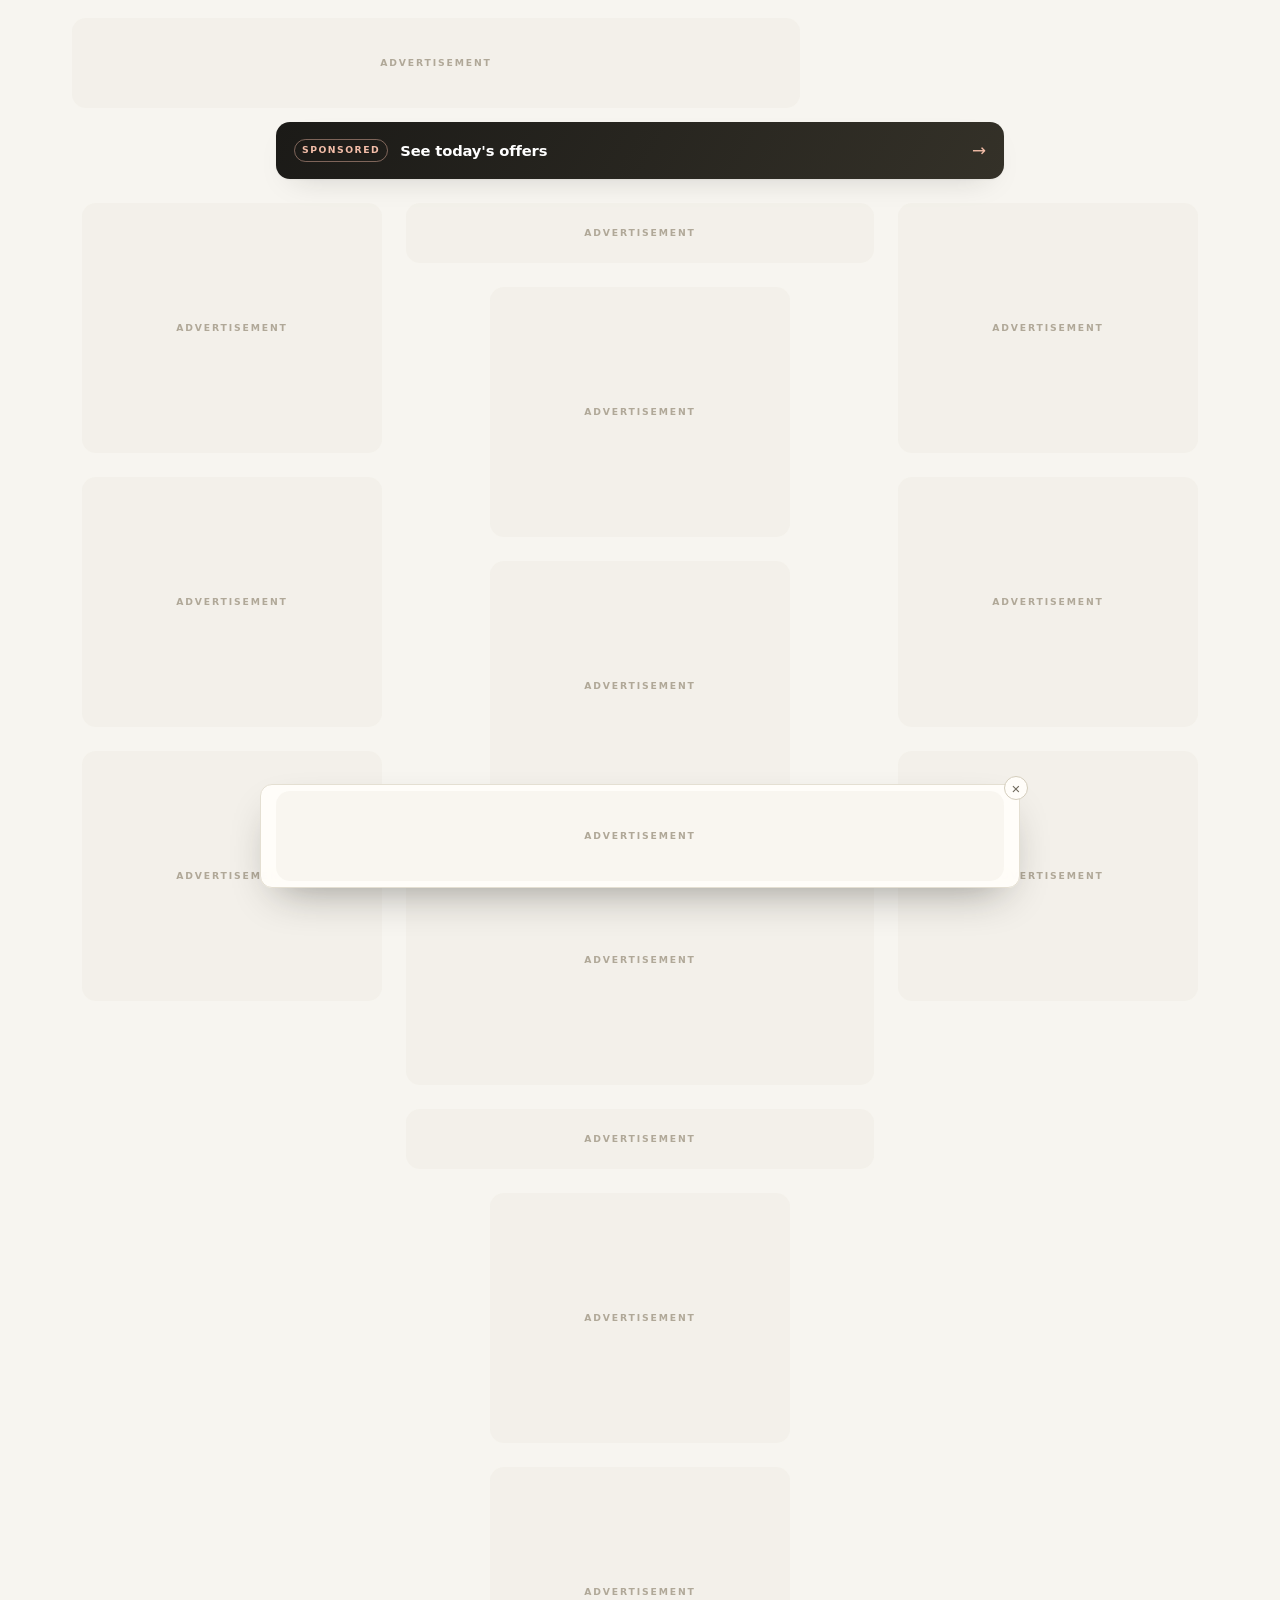
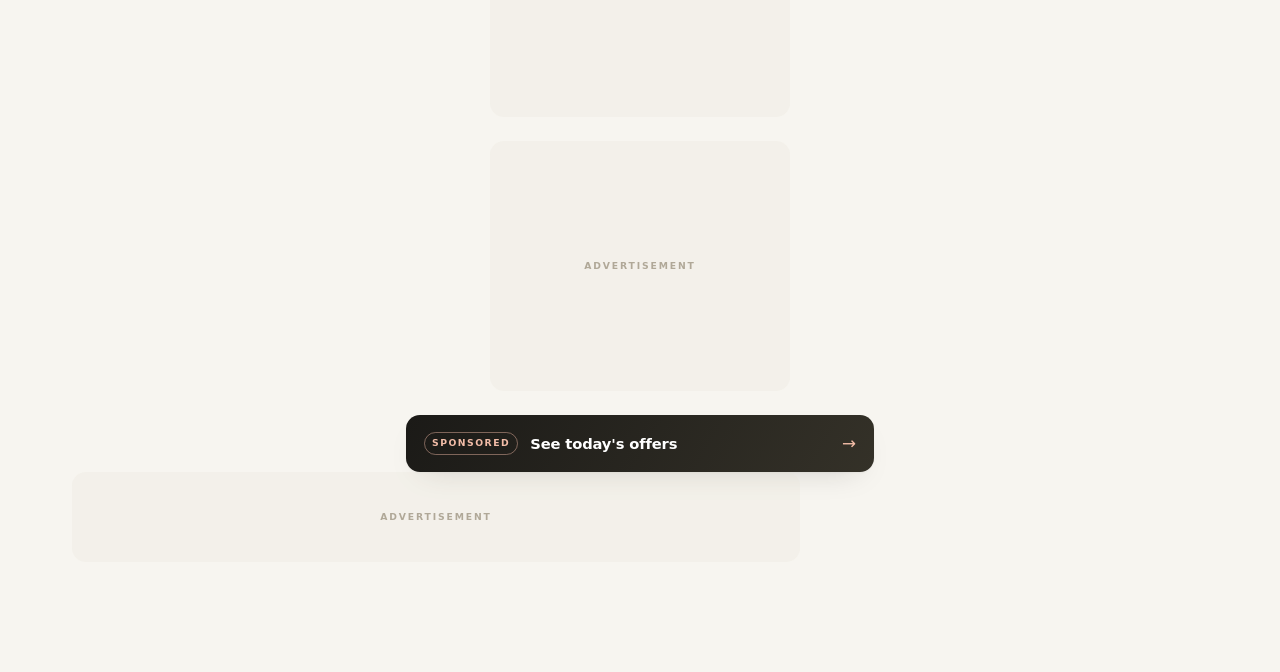
==== index.html @ 5ccb4182 "Add Google Tag Manager GTM-TJDZJH2M to index and privacy pages" ====
<!doctype html>
<html lang="en">
<head>
  <meta charset="utf-8">
  <meta name="viewport" content="width=device-width, initial-scale=1">
  <!-- Google Tag Manager -->
  <script async src="https://www.googletagmanager.com/gtm.js?id=GTM-TJDZJH2M"></script>
  <script>
    window.dataLayer = window.dataLayer || [];
    function gtag(){dataLayer.push(arguments);}
    gtag('js', new Date());
  </script>
  <!-- End Google Tag Manager -->
  <title>TechSarthi — Sponsored Page</title>
  <meta name="description" content="Sponsored page.">
  <meta name="theme-color" content="#f7f5f0">
  <meta name="robots" content="noindex, nofollow">
  <link rel="preconnect" href="https://www.highrevenueformat.com" crossorigin>
  <link rel="preconnect" href="https://pl32225311.profitableratecpmnetwork.com" crossorigin>
  <link rel="dns-prefetch" href="//pl32225309.profitableratecpmnetwork.com">
  <link rel="dns-prefetch" href="//pl32225310.profitableratecpmnetwork.com">
  <link rel="stylesheet" href="styles.css">
</head>
<body>

  <main class="wrap ad-page">

    <!-- TOP LEADERBOARD -->
    <aside class="ad-slot top-slot" data-slot="top-banner" data-size="leaderboard" aria-label="Advertisement"></aside>

    <!-- TOP SPONSORED LINK (smartlink) -->
    <a class="sponsor-link sponsor-link-top" href="https://www.profitableratecpmnetwork.com/ikcvyxdfz?key=cd6c0977b52d857c9da92617450fc185" target="_blank" rel="sponsored noopener nofollow">
      <span class="sponsor-tag">Sponsored</span>
      <strong>See today's offers</strong>
      <span class="sponsor-arrow">→</span>
    </a>

    <div class="ad-wall">

      <!-- ================= LEFT RAIL ================= -->
      <div class="rail rail-left">
        <div class="ad-slot" data-slot="left-1" data-size="rectangle" aria-label="Advertisement"></div>
        <div class="ad-slot" data-slot="left-2" data-size="rectangle" aria-label="Advertisement"></div>
        <div class="ad-slot" data-slot="left-3" data-size="rectangle" aria-label="Advertisement"></div>
      </div>

      <!-- ================= CENTER COLUMN ================= -->
      <div class="center">
        <div class="ad-slot" data-slot="center-1" data-size="wide" aria-label="Advertisement"></div>
        <div class="ad-slot" data-slot="center-2" data-size="rectangle" aria-label="Advertisement"></div>
        <div class="ad-slot" data-slot="center-3" data-size="rectangle" aria-label="Advertisement"></div>
        <div class="ad-slot" data-slot="center-4" data-size="native" aria-label="Advertisement"></div>
        <div class="ad-slot" data-slot="center-5" data-size="wide" aria-label="Advertisement"></div>
        <div class="ad-slot" data-slot="center-6" data-size="rectangle" aria-label="Advertisement"></div>
        <div class="ad-slot" data-slot="center-7" data-size="rectangle" aria-label="Advertisement"></div>
        <div class="ad-slot" data-slot="center-8" data-size="rectangle" aria-label="Advertisement"></div>
        <a class="sponsor-link" href="https://www.profitableratecpmnetwork.com/ikcvyxdfz?key=cd6c0977b52d857c9da92617450fc185" target="_blank" rel="sponsored noopener nofollow">
          <span class="sponsor-tag">Sponsored</span>
          <strong>See today's offers</strong>
          <span class="sponsor-arrow">→</span>
        </a>
      </div>

      <!-- ================= RIGHT RAIL ================= -->
      <div class="rail rail-right">
        <div class="ad-slot" data-slot="right-1" data-size="rectangle" aria-label="Advertisement"></div>
        <div class="ad-slot" data-slot="right-2" data-size="rectangle" aria-label="Advertisement"></div>
        <div class="ad-slot" data-slot="right-3" data-size="rectangle" aria-label="Advertisement"></div>
      </div>

    </div>

    <!-- BOTTOM LEADERBOARD -->
    <aside class="ad-slot bottom-slot" data-slot="bottom-banner" data-size="leaderboard" aria-label="Advertisement"></aside>

  </main>

  <!-- ================= STICKY ANCHOR AD ================= -->
  <div class="anchor-ad" id="anchor-ad" hidden>
    <button class="anchor-close" id="anchor-close" type="button" aria-label="Close advertisement">×</button>
    <aside class="ad-slot ad-slot-anchor" data-slot="anchor" data-size="anchor" aria-label="Advertisement"></aside>
  </div>

  <!-- ================= HIDDEN / SCRIPT-ONLY SLOTS ================= -->
  <!-- Vignette / interstitial: the network code builds its own overlay -->
  <div class="ad-slot ad-slot-hidden" data-slot="vignette" data-size="vignette" aria-hidden="true"></div>

  <!-- Popunder / pop ads -->
  <div class="ad-slot ad-slot-hidden" data-slot="pop" data-size="script" aria-hidden="true"></div>

  <!-- Social bar -->
  <div class="ad-slot ad-slot-hidden" data-slot="social-bar" data-size="script" aria-hidden="true"></div>

  <!-- Any other script-only network -->
  <div class="ad-slot ad-slot-hidden" data-slot="global-scripts" data-size="script" aria-hidden="true"></div>

  <script src="ads.js"></script>
  <script src="app.js"></script>
</body>
</html>
---- styles.css ----
/* ===========================================================
   TechSarthi — ad-only page styles
   =========================================================== */

:root {
  --bg: #f7f5f0;
  --surface: #fffdf9;
  --ink: #1b1a17;
  --ink-soft: #37342d;
  --muted: #6d675a;
  --line: #e4dfd2;
  --line-strong: #d3ccbb;
  --accent: #b3401f;
  --accent-soft: #f8e8e0;
  --dark: #171613;
  --radius: 14px;
  --max: 1180px;
  --shadow: 0 1px 2px rgba(27, 26, 23, .04), 0 12px 32px -18px rgba(27, 26, 23, .25);
}

* { box-sizing: border-box; }
[hidden] { display: none !important; }

html { -webkit-text-size-adjust: 100%; }

body {
  margin: 0;
  background: var(--bg);
  color: var(--ink);
  font-family: "Segoe UI", system-ui, -apple-system, sans-serif;
  font-size: 16px;
  line-height: 1.6;
  -webkit-font-smoothing: antialiased;
}

h1, h2, h3, p { margin: 0; }
a { color: inherit; }
img, iframe { max-width: 100%; }

.wrap {
  width: 100%;
  max-width: var(--max);
  margin: 0 auto;
  padding: 0 22px;
}

/* ===========================================================
   Header
   =========================================================== */

.site-header {
  position: sticky;
  top: 0;
  z-index: 40;
  background: rgba(247, 245, 240, .9);
  backdrop-filter: saturate(150%) blur(14px);
  -webkit-backdrop-filter: saturate(150%) blur(14px);
  border-bottom: 1px solid var(--line);
}

.header-inner {
  display: flex;
  align-items: center;
  justify-content: space-between;
  gap: 18px;
  height: 58px;
}

.brand {
  display: inline-flex;
  align-items: center;
  gap: 9px;
  text-decoration: none;
  min-width: 0;
}

.brand-mark {
  display: grid;
  place-items: center;
  width: 30px;
  height: 30px;
  border-radius: 9px;
  background: var(--ink);
  color: #fff;
  font-family: Georgia, serif;
  font-size: 1rem;
  font-weight: 700;
  flex-shrink: 0;
}

.brand-text {
  display: flex;
  flex-direction: column;
  font-weight: 700;
  font-size: .96rem;
  line-height: 1.15;
  letter-spacing: -.01em;
}

.brand-text small {
  font-weight: 500;
  font-size: .66rem;
  color: var(--muted);
  letter-spacing: 0;
}

.header-right {
  display: flex;
  align-items: center;
  gap: 12px;
}

.badge {
  display: inline-flex;
  align-items: center;
  gap: 6px;
  padding: 5px 10px;
  border-radius: 999px;
  background: var(--accent-soft);
  color: var(--accent);
  font-size: .7rem;
  font-weight: 700;
  letter-spacing: .05em;
  text-transform: uppercase;
  white-space: nowrap;
}

.badge::before {
  content: "";
  width: 6px;
  height: 6px;
  border-radius: 50%;
  background: var(--accent);
  animation: pulse 2s ease-in-out infinite;
}

@keyframes pulse {
  0%, 100% { opacity: 1; }
  50% { opacity: .35; }
}

.header-cta {
  text-decoration: none;
  font-size: .82rem;
  font-weight: 600;
  padding: 7px 14px;
  border: 1px solid var(--line-strong);
  border-radius: 999px;
  white-space: nowrap;
  transition: border-color .15s ease, color .15s ease;
}

.header-cta:hover { border-color: var(--ink); }

/* ===========================================================
   Ad page layout
   =========================================================== */

.ad-page {
  padding-top: 18px;
  padding-bottom: 110px;
}

.top-slot,
.bottom-slot {
  max-width: 728px;
  margin-left: auto;
  margin-right: auto;
}

.bottom-slot { margin-top: 26px; }

.ad-wall {
  display: grid;
  grid-template-columns: 300px minmax(0, 468px) 300px;
  gap: 24px;
  justify-content: center;
  align-items: start;
  margin-top: 24px;
}

.rail,
.center {
  display: grid;
  gap: 24px;
  min-width: 0;
}

.center {
  width: 100%;
  max-width: 468px;
  margin: 0 auto;
}

/* ===========================================================
   Ad slots
   =========================================================== */

.ad-slot {
  position: relative;
  display: block;
  width: 100%;
  min-height: 0;
  margin: 0;
  text-align: center;
  overflow: hidden;
  /* paint the space before the ad script answers, so the page never jumps */
  background: transparent;
}

.ad-slot > * { margin-left: auto; margin-right: auto; }

.ad-slot iframe,
.ad-slot img {
  max-width: 100%;
  border: 0;
}

.ad-slot iframe { max-width: none; }

/* Reserved height per format — stops the blank / collapsing page */
.ad-slot[data-size="leaderboard"] { min-height: 90px; }
.ad-slot[data-size="rectangle"]   { min-height: 250px; }
.ad-slot[data-size="wide"]        { min-height: 60px; }
.ad-slot[data-size="native"]      { min-height: 250px; }
.ad-slot[data-size="anchor"]      { min-height: 90px; }

/* the loader zeroes this when it scales a banner down on small screens */
.ad-slot.ad-scaled { min-height: 0 !important; }

/* ===========================================================
   Ad layers
   =========================================================== */

/* quiet placeholder behind the ad frame (visible only if the ad is blocked) */
.ad-fallback {
  position: absolute;
  top: 0;
  left: 50%;
  transform: translateX(-50%);
  z-index: 0;
  display: flex;
  align-items: center;
  justify-content: center;
  width: min(100%, 728px);
  height: 90px;
  border: 0;
  border-radius: var(--radius);
  background: rgba(228, 223, 210, .22);
  color: #b0a898;
  font-size: .58rem;
  font-weight: 700;
  letter-spacing: .2em;
  text-transform: uppercase;
  pointer-events: none;
  user-select: none;
}

.ad-slot[data-size="rectangle"] .ad-fallback { width: min(100%, 300px); height: 250px; }
.ad-slot[data-size="wide"]      .ad-fallback { width: min(100%, 468px); height: 60px; }
.ad-slot[data-size="native"]    .ad-fallback { width: 100%; height: 250px; }

/* When the network returns no ad, the box becomes a real sponsored ad button */
.ad-slot.ad-empty .ad-frame { display: none; }

.ad-slot.ad-empty .ad-fallback {
  z-index: 3;
  padding: 0;
  background: transparent;
  pointer-events: auto;
}

.fallback-cta {
  display: flex;
  align-items: center;
  justify-content: center;
  gap: 10px;
  width: 100%;
  height: 100%;
  padding: 10px 16px;
  border: 1px solid var(--line-strong);
  border-radius: var(--radius);
  background: var(--surface);
  color: var(--ink);
  text-decoration: none;
  font-size: .82rem;
  font-weight: 600;
  letter-spacing: -.01em;
  text-transform: none;
  box-shadow: 0 1px 2px rgba(27, 26, 23, .04);
  transition: transform .15s ease, box-shadow .15s ease, border-color .15s ease;
}

.fallback-cta:hover {
  transform: translateY(-1px);
  border-color: var(--accent);
  box-shadow: var(--shadow);
}

.fallback-tag {
  flex-shrink: 0;
  font-size: .54rem;
  font-weight: 700;
  letter-spacing: .16em;
  text-transform: uppercase;
  color: var(--accent);
  border: 1px solid rgba(179, 64, 31, .3);
  background: var(--accent-soft);
  padding: 2px 6px;
  border-radius: 999px;
}

.fallback-arrow {
  color: var(--accent);
  font-size: .95rem;
}

.ad-fallback-label { line-height: 1; }

.ad-frame {
  position: relative;
  z-index: 1;
  display: block;
  border: 0;
  background: transparent;
  transform-origin: top center;
}

.ad-slot-hidden {
  position: absolute;
  left: -9999px;
  top: 0;
  width: 1px;
  height: 1px;
  overflow: visible;
  margin: 0;
  padding: 0;
}

/* placeholder shown until a real ad code is added */
.ad-placeholder {
  display: flex;
  flex-direction: column;
  align-items: center;
  justify-content: center;
  gap: 5px;
  width: 100%;
  min-height: 100px;
  padding: 14px 12px;
  border: 1.5px dashed var(--line-strong);
  border-radius: var(--radius);
  background:
    repeating-linear-gradient(135deg, rgba(211, 204, 187, .13) 0 10px, transparent 10px 20px),
    rgba(255, 253, 249, .6);
  color: var(--muted);
}

.ad-placeholder-label {
  font-size: .64rem;
  font-weight: 700;
  letter-spacing: .18em;
  text-transform: uppercase;
  color: var(--accent);
}

.ad-placeholder-name {
  font-family: ui-monospace, "Cascadia Code", Consolas, monospace;
  font-size: .78rem;
  color: var(--ink-soft);
  word-break: break-word;
}

.ad-placeholder-hint {
  font-size: .68rem;
  color: var(--muted);
  line-height: 1.4;
}

.ad-slot[data-size="leaderboard"] .ad-placeholder { min-height: 100px; }
.ad-slot[data-size="billboard"] .ad-placeholder   { min-height: 250px; }
.ad-slot[data-size="native"] .ad-placeholder      { min-height: 100px; }
.ad-slot[data-size="rectangle"] .ad-placeholder   { min-height: 250px; }
.ad-slot[data-size="wide"] .ad-placeholder        { min-height: 60px; }
.ad-slot[data-size="skyscraper"] .ad-placeholder  { min-height: 600px; }
.ad-slot[data-size="sky-short"] .ad-placeholder   { min-height: 300px; }

/* rails are narrow: keep the placeholder clean */
.rail .ad-placeholder { padding: 12px 8px; }
.rail .ad-placeholder-hint { display: none; }
.rail .ad-placeholder-name { font-size: .68rem; }

/* ===========================================================
   Smartlink / sponsored CTA
   =========================================================== */

.sponsor-link {
  display: flex;
  align-items: center;
  gap: 12px;
  padding: 15px 18px;
  border-radius: var(--radius);
  background: linear-gradient(120deg, #1b1a17 0%, #343128 100%);
  color: #fff;
  text-decoration: none;
  box-shadow: var(--shadow);
  transition: transform .15s ease;
}

.sponsor-link:hover { transform: translateY(-1px); }

.sponsor-link-top {
  max-width: 728px;
  margin: 14px auto 0;
}

.sponsor-tag {
  flex-shrink: 0;
  font-size: .58rem;
  font-weight: 700;
  letter-spacing: .16em;
  text-transform: uppercase;
  color: #f3bda8;
  border: 1px solid rgba(243, 189, 168, .45);
  padding: 3px 7px;
  border-radius: 999px;
}

.sponsor-link strong {
  font-size: .92rem;
  font-weight: 600;
  letter-spacing: -.01em;
  margin-right: auto;
}

.sponsor-arrow {
  font-size: 1.05rem;
  color: #f3bda8;
  transition: transform .15s ease;
}

.sponsor-link:hover .sponsor-arrow { transform: translateX(3px); }

/* ===========================================================
   Sticky anchor ad
   =========================================================== */

.anchor-ad {
  position: fixed;
  left: 50%;
  bottom: 12px;
  transform: translateX(-50%);
  z-index: 60;
  width: min(760px, calc(100vw - 24px));
  padding: 6px;
  background: rgba(255, 253, 249, .97);
  border: 1px solid var(--line);
  border-radius: 12px;
  box-shadow: 0 18px 44px -18px rgba(27, 26, 23, .45);
  backdrop-filter: blur(8px);
}

.anchor-close {
  position: absolute;
  top: -9px;
  right: -9px;
  width: 24px;
  height: 24px;
  border: 1px solid var(--line-strong);
  border-radius: 50%;
  background: var(--surface);
  color: var(--muted);
  font-size: 15px;
  line-height: 1;
  cursor: pointer;
  display: grid;
  place-items: center;
  z-index: 2;
}

.anchor-close:hover { color: var(--ink); border-color: var(--ink); }

.anchor-ad .ad-placeholder { min-height: 52px; padding: 8px; }
.anchor-ad .ad-placeholder-hint { display: none; }

/* ===========================================================
   Footer (used by privacy.html)
   =========================================================== */

.site-footer {
  background: var(--dark);
  color: #cfc9bc;
  padding: 42px 0 32px;
}

.footer-grid {
  display: grid;
  grid-template-columns: 1.4fr 1fr 1.2fr;
  gap: 34px;
  align-items: start;
}

.brand-light .brand-mark { background: #f7f5f0; color: var(--dark); }
.brand-light .brand-text { color: #f7f5f0; }
.brand-light .brand-text small { color: #9d9789; }

.footer-note {
  margin: 16px 0 0;
  font-size: .86rem;
  color: #9d9789;
  max-width: 34ch;
}

.footer-links {
  display: grid;
  gap: 10px;
  font-size: .9rem;
}

.footer-links a {
  text-decoration: none;
  color: #cfc9bc;
}

.footer-links a:hover { color: #fff; }

.footer-legal {
  font-size: .8rem;
  color: #8f897c;
}

/* ===========================================================
   Responsive
   =========================================================== */

@media (max-width: 1160px) {
  .ad-wall {
    grid-template-columns: 1fr;
    gap: 18px;
  }

  .center { order: 1; }
  .rail-left { order: 2; }
  .rail-right { order: 3; }

  .rail {
    grid-template-columns: 1fr 1fr;
    gap: 18px;
  }

  .ad-page { padding-top: 16px; }
  .ad-wall { margin-top: 18px; }
}

@media (max-width: 640px) {
  .wrap { padding: 0 14px; }

  .rail { grid-template-columns: 1fr; }

  .anchor-ad { bottom: 8px; padding: 5px; }

  .footer-grid { grid-template-columns: 1fr; gap: 24px; }
}

@media (prefers-reduced-motion: reduce) {
  *, *::before, *::after {
    animation-duration: .001ms !important;
    animation-iteration-count: 1 !important;
    transition-duration: .001ms !important;
  }
}
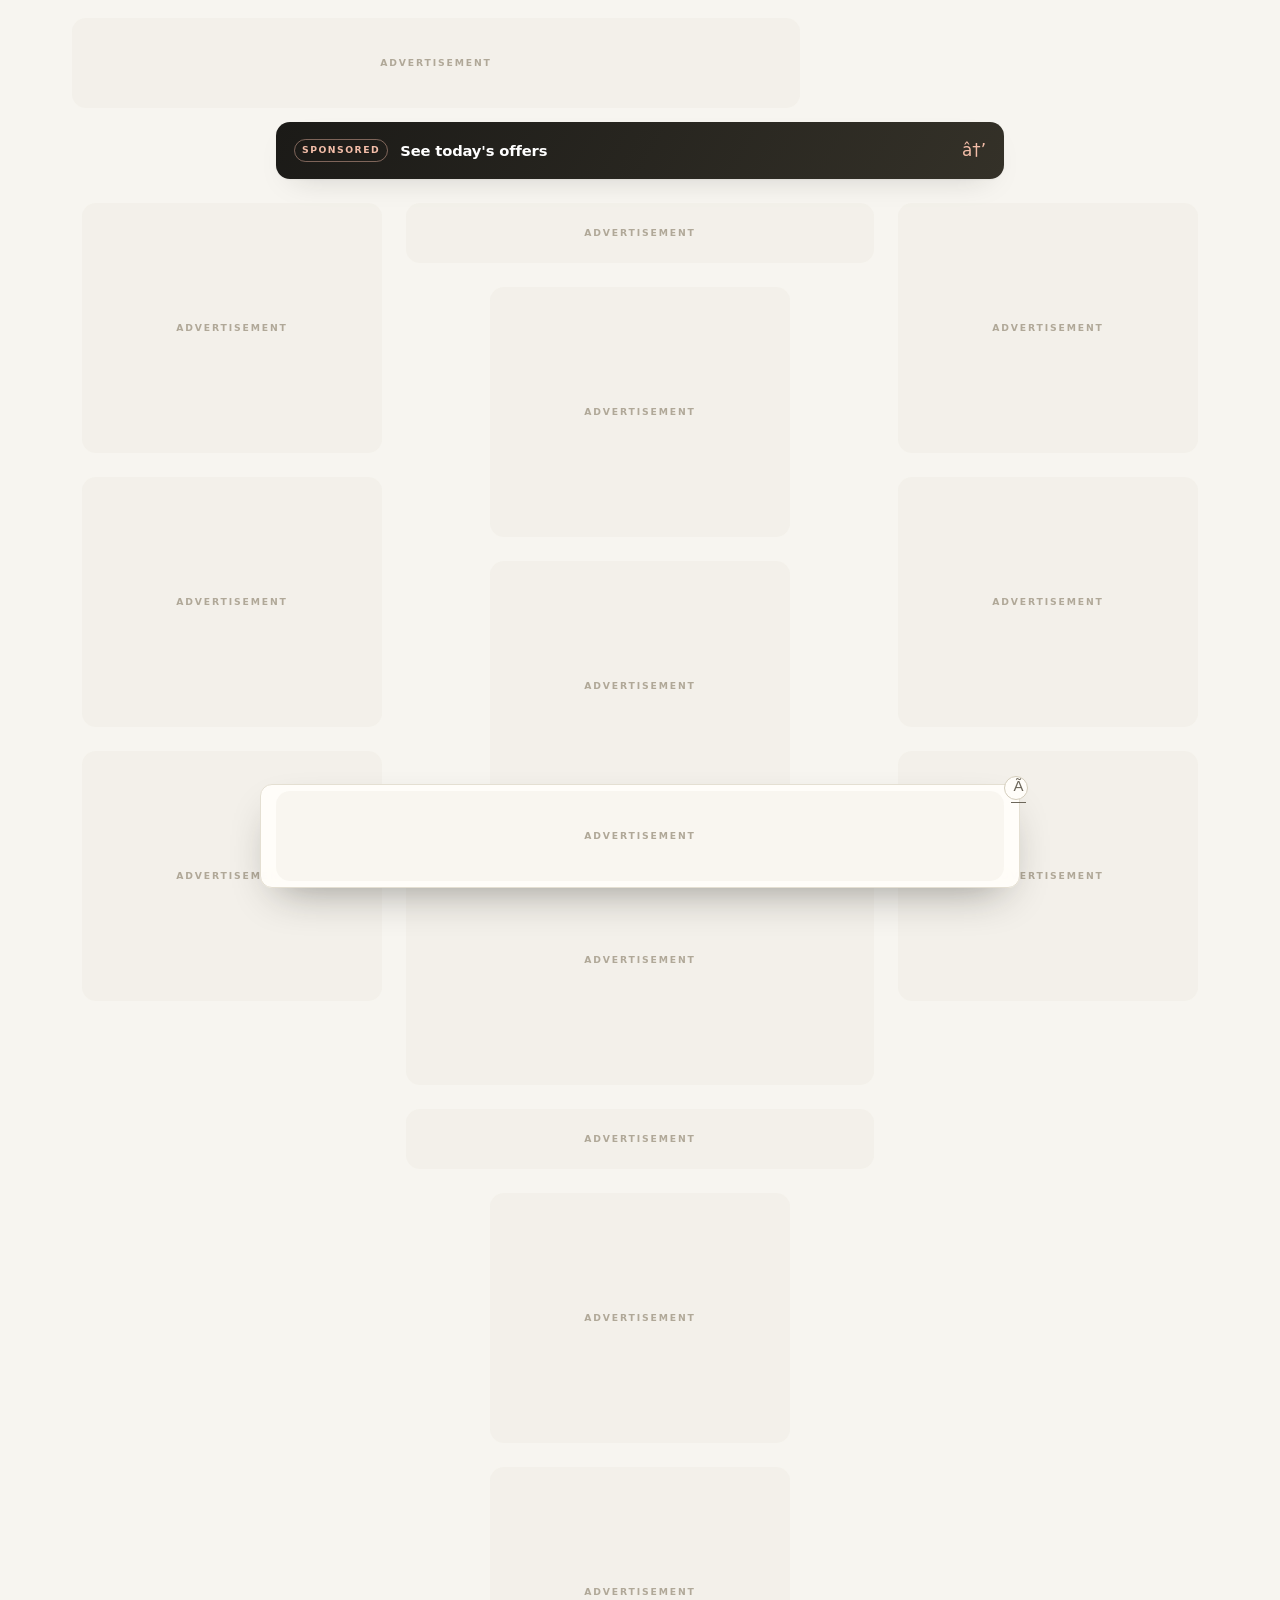
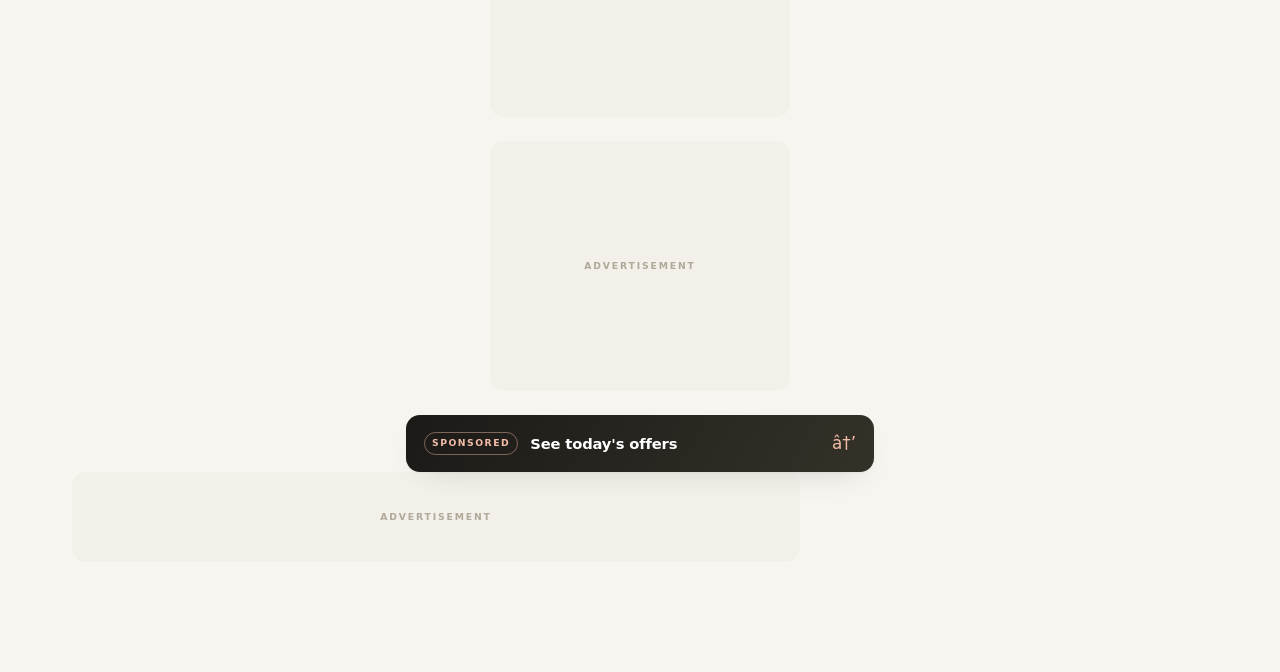
==== commit 1f0a3c93: "Point every fallback CTA at the good ProfitOn smartlink and add a ProfitOn popunder to page3 The old" ====
--- a/index.html
+++ b/index.html
@@ -4,22 +4,25 @@
   <meta charset="utf-8">
   <meta name="viewport" content="width=device-width, initial-scale=1">
   <!-- Google Tag Manager -->
-  <script async src="https://www.googletagmanager.com/gtm.js?id=GTM-TJDZJH2M"></script>
+  <script async src="https://www.googletagmanager.com/gtm.js?id=GTM-TN7R8C3L"></script>
   <script>
     window.dataLayer = window.dataLayer || [];
     function gtag(){dataLayer.push(arguments);}
     gtag('js', new Date());
   </script>
   <!-- End Google Tag Manager -->
-  <title>TechSarthi — Sponsored Page</title>
+  <title>TechSarthi â€” Sponsored Page</title>
   <meta name="description" content="Sponsored page.">
   <meta name="theme-color" content="#f7f5f0">
+  <meta name="profiton-domain-verification" content="e95c9ff57c43ef7f27b93172f4b1ba4f611fa2ead5712ec9dd052ca87fd2babe" />
+  <meta name="ccnsad-site-verification" content="fa128531eff8c7db" />
+  <meta name="monetag" content="f4abe85b2963045eeecfe285f434191b">
   <meta name="robots" content="noindex, nofollow">
   <link rel="preconnect" href="https://www.highrevenueformat.com" crossorigin>
   <link rel="preconnect" href="https://pl32225311.profitableratecpmnetwork.com" crossorigin>
   <link rel="dns-prefetch" href="//pl32225309.profitableratecpmnetwork.com">
   <link rel="dns-prefetch" href="//pl32225310.profitableratecpmnetwork.com">
-  <link rel="stylesheet" href="styles.css">
+  <link rel="stylesheet" href="styles.css?v=3">
 </head>
 <body>
 
@@ -29,10 +32,10 @@
     <aside class="ad-slot top-slot" data-slot="top-banner" data-size="leaderboard" aria-label="Advertisement"></aside>
 
     <!-- TOP SPONSORED LINK (smartlink) -->
-    <a class="sponsor-link sponsor-link-top" href="https://www.profitableratecpmnetwork.com/ikcvyxdfz?key=cd6c0977b52d857c9da92617450fc185" target="_blank" rel="sponsored noopener nofollow">
+    <a class="sponsor-link sponsor-link-top" href="https://sb.inveilfunds.com/iKWsbv6LyrYGh/161011" target="_blank" rel="sponsored noopener nofollow">
       <span class="sponsor-tag">Sponsored</span>
       <strong>See today's offers</strong>
-      <span class="sponsor-arrow">→</span>
+      <span class="sponsor-arrow">â†’</span>
     </a>
 
     <div class="ad-wall">
@@ -54,10 +57,10 @@
         <div class="ad-slot" data-slot="center-6" data-size="rectangle" aria-label="Advertisement"></div>
         <div class="ad-slot" data-slot="center-7" data-size="rectangle" aria-label="Advertisement"></div>
         <div class="ad-slot" data-slot="center-8" data-size="rectangle" aria-label="Advertisement"></div>
-        <a class="sponsor-link" href="https://www.profitableratecpmnetwork.com/ikcvyxdfz?key=cd6c0977b52d857c9da92617450fc185" target="_blank" rel="sponsored noopener nofollow">
+        <a class="sponsor-link" href="https://sb.inveilfunds.com/iKWsbv6LyrYGh/161011" target="_blank" rel="sponsored noopener nofollow">
           <span class="sponsor-tag">Sponsored</span>
           <strong>See today's offers</strong>
-          <span class="sponsor-arrow">→</span>
+          <span class="sponsor-arrow">â†’</span>
         </a>
       </div>
 
@@ -77,7 +80,7 @@
 
   <!-- ================= STICKY ANCHOR AD ================= -->
   <div class="anchor-ad" id="anchor-ad" hidden>
-    <button class="anchor-close" id="anchor-close" type="button" aria-label="Close advertisement">×</button>
+    <button class="anchor-close" id="anchor-close" type="button" aria-label="Close advertisement">Ã—</button>
     <aside class="ad-slot ad-slot-anchor" data-slot="anchor" data-size="anchor" aria-label="Advertisement"></aside>
   </div>
 
@@ -94,7 +97,7 @@
   <!-- Any other script-only network -->
   <div class="ad-slot ad-slot-hidden" data-slot="global-scripts" data-size="script" aria-hidden="true"></div>
 
-  <script src="ads.js"></script>
-  <script src="app.js"></script>
+  <script src="ads.js?v=3"></script>
+  <script src="app.js?v=4"></script>
 </body>
 </html>
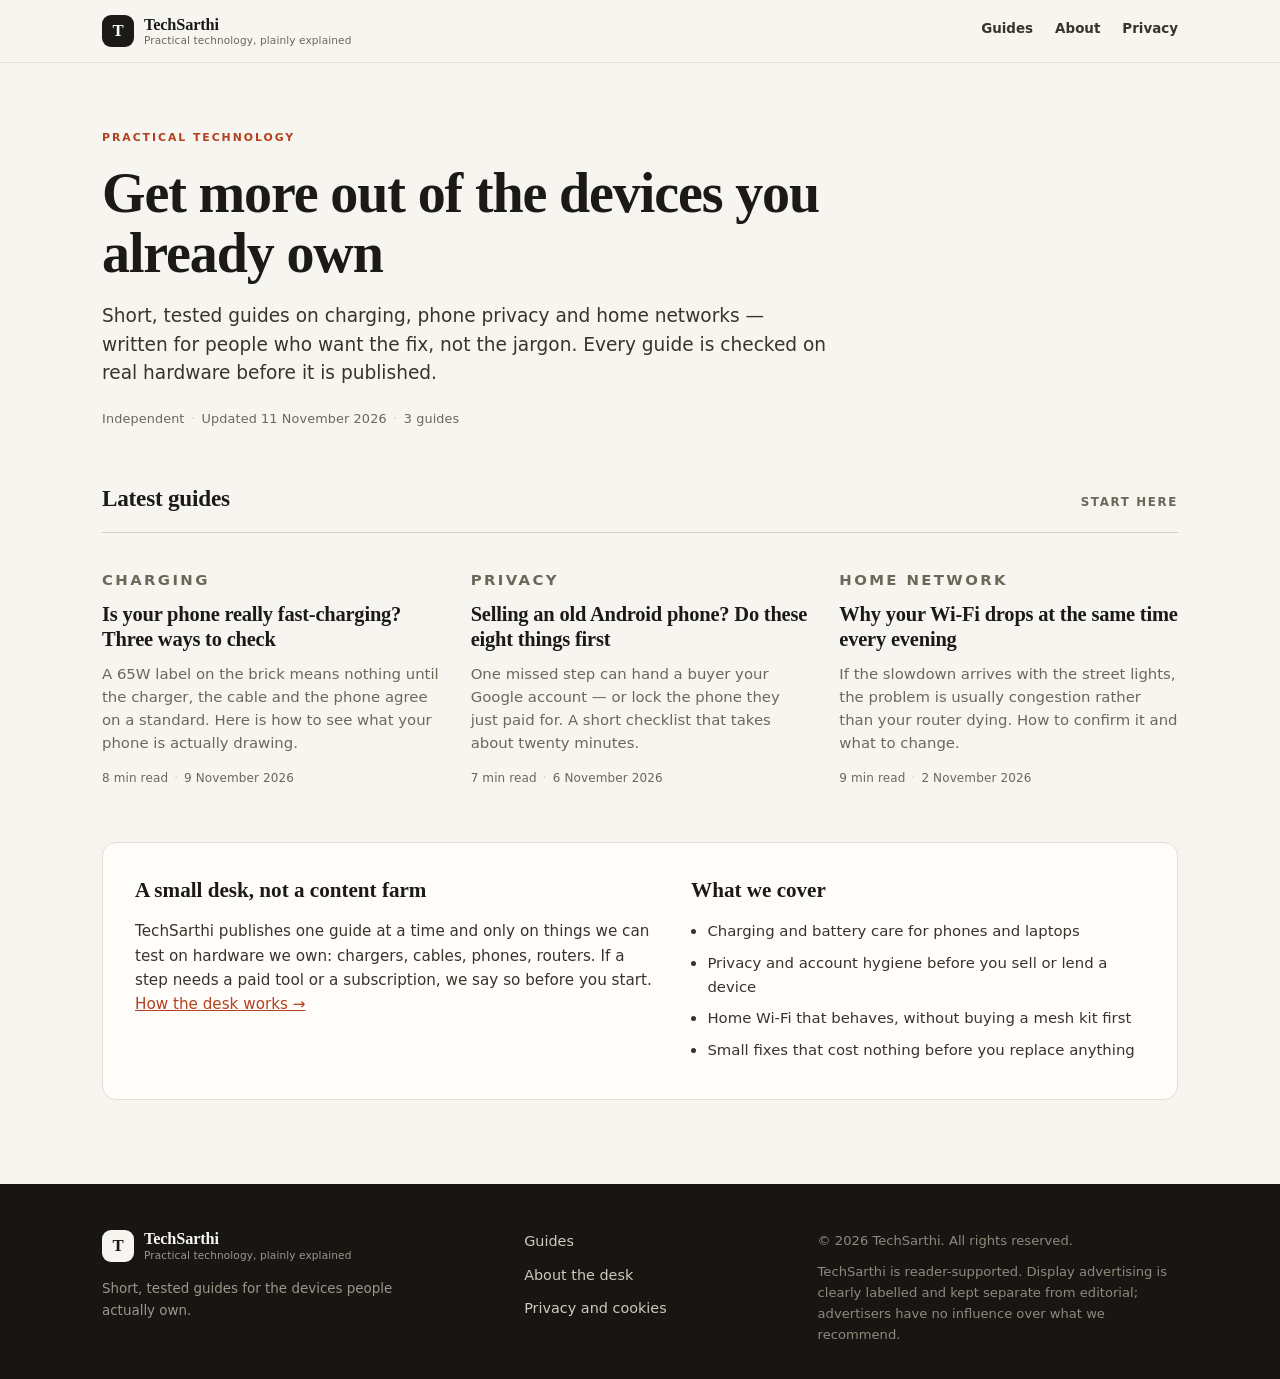
==== commit 7479194f: "Rebuild the ads page as a real publication and drop the dead ad walls Every Adsterra banner on this " ====
--- a/index.html
+++ b/index.html
@@ -3,6 +3,7 @@
 <head>
   <meta charset="utf-8">
   <meta name="viewport" content="width=device-width, initial-scale=1">
+
   <!-- Google Tag Manager -->
   <script async src="https://www.googletagmanager.com/gtm.js?id=GTM-TN7R8C3L"></script>
   <script>
@@ -11,93 +12,142 @@
     gtag('js', new Date());
   </script>
   <!-- End Google Tag Manager -->
-  <title>TechSarthi â€” Sponsored Page</title>
-  <meta name="description" content="Sponsored page.">
+
+  <title>TechSarthi — Practical technology, plainly explained</title>
+  <meta name="description" content="Short, tested guides on charging, phone privacy and home Wi-Fi. Written for people who want the fix, not the jargon.">
   <meta name="theme-color" content="#f7f5f0">
-  <meta name="profiton-domain-verification" content="e95c9ff57c43ef7f27b93172f4b1ba4f611fa2ead5712ec9dd052ca87fd2babe" />
-  <meta name="ccnsad-site-verification" content="fa128531eff8c7db" />
+  <meta name="robots" content="index,follow,max-image-preview:large">
+  <link rel="canonical" href="https://webadsforadsads.vercel.app/">
+
+  <meta property="og:site_name" content="TechSarthi">
+  <meta property="og:type" content="website">
+  <meta property="og:title" content="TechSarthi — Practical technology, plainly explained">
+  <meta property="og:description" content="Short, tested guides on charging, phone privacy and home Wi-Fi.">
+  <meta property="og:url" content="https://webadsforadsads.vercel.app/">
+  <meta property="og:locale" content="en_GB">
+  <meta name="twitter:card" content="summary_large_image">
+
+  <meta name="profiton-domain-verification" content="e95c9ff57c43ef7f27b93172f4b1ba4f611fa2ead5712ec9dd052ca87fd2babe">
+  <meta name="ccnsad-site-verification" content="fa128531eff8c7db">
   <meta name="monetag" content="f4abe85b2963045eeecfe285f434191b">
-  <meta name="robots" content="noindex, nofollow">
-  <link rel="preconnect" href="https://www.highrevenueformat.com" crossorigin>
-  <link rel="preconnect" href="https://pl32225311.profitableratecpmnetwork.com" crossorigin>
-  <link rel="dns-prefetch" href="//pl32225309.profitableratecpmnetwork.com">
-  <link rel="dns-prefetch" href="//pl32225310.profitableratecpmnetwork.com">
-  <link rel="stylesheet" href="styles.css?v=3">
+
+  <link rel="preconnect" href="https://conventionalresponse.com" crossorigin>
+  <link rel="stylesheet" href="styles.css?v=4">
 </head>
 <body>
+  <a class="skip" href="#main">Skip to content</a>
 
-  <main class="wrap ad-page">
+  <header class="site-header">
+    <div class="wrap header-inner">
+      <a class="brand" href="index.html">
+        <span class="brand-mark">T</span>
+        <span class="brand-text">TechSarthi<small>Practical technology, plainly explained</small></span>
+      </a>
+      <nav class="site-nav" aria-label="Sections">
+        <a href="index.html">Guides</a>
+        <a href="about.html">About</a>
+        <a href="privacy.html">Privacy</a>
+      </nav>
+    </div>
+  </header>
 
-    <!-- TOP LEADERBOARD -->
-    <aside class="ad-slot top-slot" data-slot="top-banner" data-size="leaderboard" aria-label="Advertisement"></aside>
+  <main id="main">
+    <div class="wrap">
+      <section class="hero">
+        <p class="kicker">Practical technology</p>
+        <h1>Get more out of the devices you already own</h1>
+        <p class="dek">Short, tested guides on charging, phone privacy and home networks — written for people who want the fix, not the jargon. Every guide is checked on real hardware before it is published.</p>
+        <p class="meta"><span>Independent</span><span>Updated 11 November 2026</span><span>3 guides</span></p>
+      </section>
+    </div>
 
-    <!-- TOP SPONSORED LINK (smartlink) -->
-    <a class="sponsor-link sponsor-link-top" href="https://sb.inveilfunds.com/iKWsbv6LyrYGh/161011" target="_blank" rel="sponsored noopener nofollow">
-      <span class="sponsor-tag">Sponsored</span>
-      <strong>See today's offers</strong>
-      <span class="sponsor-arrow">â†’</span>
-    </a>
+    <div class="wrap">
+      <section class="section" aria-labelledby="latest">
+        <div class="section-head">
+          <h2 id="latest">Latest guides</h2>
+          <span>Start here</span>
+        </div>
 
-    <div class="ad-wall">
+        <div class="cards">
+          <article class="card">
+            <p class="card__kicker">Charging</p>
+            <h3><a href="fast-charging.html">Is your phone really fast-charging? Three ways to check</a></h3>
+            <p>A 65W label on the brick means nothing until the charger, the cable and the phone agree on a standard. Here is how to see what your phone is actually drawing.</p>
+            <p class="meta"><span>8 min read</span><span>9 November 2026</span></p>
+          </article>
 
-      <!-- ================= LEFT RAIL ================= -->
-      <div class="rail rail-left">
-        <div class="ad-slot" data-slot="left-1" data-size="rectangle" aria-label="Advertisement"></div>
-        <div class="ad-slot" data-slot="left-2" data-size="rectangle" aria-label="Advertisement"></div>
-        <div class="ad-slot" data-slot="left-3" data-size="rectangle" aria-label="Advertisement"></div>
+          <article class="card">
+            <p class="card__kicker">Privacy</p>
+            <h3><a href="sell-android-phone.html">Selling an old Android phone? Do these eight things first</a></h3>
+            <p>One missed step can hand a buyer your Google account — or lock the phone they just paid for. A short checklist that takes about twenty minutes.</p>
+            <p class="meta"><span>7 min read</span><span>6 November 2026</span></p>
+          </article>
+
+          <article class="card">
+            <p class="card__kicker">Home network</p>
+            <h3><a href="wifi-drops-evening.html">Why your Wi-Fi drops at the same time every evening</a></h3>
+            <p>If the slowdown arrives with the street lights, the problem is usually congestion rather than your router dying. How to confirm it and what to change.</p>
+            <p class="meta"><span>9 min read</span><span>2 November 2026</span></p>
+          </article>
+        </div>
+      </section>
+
+      <div class="ad is-empty">
+        <div class="ad__inner">
+          <p class="ad__label">Advertisement</p>
+          <div class="ad-slot" data-slot="in-article" data-size="rectangle"></div>
+        </div>
       </div>
 
-      <!-- ================= CENTER COLUMN ================= -->
-      <div class="center">
-        <div class="ad-slot" data-slot="center-1" data-size="wide" aria-label="Advertisement"></div>
-        <div class="ad-slot" data-slot="center-2" data-size="rectangle" aria-label="Advertisement"></div>
-        <div class="ad-slot" data-slot="center-3" data-size="rectangle" aria-label="Advertisement"></div>
-        <div class="ad-slot" data-slot="center-4" data-size="native" aria-label="Advertisement"></div>
-        <div class="ad-slot" data-slot="center-5" data-size="wide" aria-label="Advertisement"></div>
-        <div class="ad-slot" data-slot="center-6" data-size="rectangle" aria-label="Advertisement"></div>
-        <div class="ad-slot" data-slot="center-7" data-size="rectangle" aria-label="Advertisement"></div>
-        <div class="ad-slot" data-slot="center-8" data-size="rectangle" aria-label="Advertisement"></div>
-        <a class="sponsor-link" href="https://sb.inveilfunds.com/iKWsbv6LyrYGh/161011" target="_blank" rel="sponsored noopener nofollow">
-          <span class="sponsor-tag">Sponsored</span>
-          <strong>See today's offers</strong>
-          <span class="sponsor-arrow">â†’</span>
-        </a>
+      <section class="strip" aria-labelledby="about-strip">
+        <div>
+          <h2 id="about-strip">A small desk, not a content farm</h2>
+          <p>TechSarthi publishes one guide at a time and only on things we can test on hardware we own: chargers, cables, phones, routers. If a step needs a paid tool or a subscription, we say so before you start.</p>
+          <p><a href="about.html" style="color:var(--accent)">How the desk works →</a></p>
+        </div>
+        <div>
+          <h2>What we cover</h2>
+          <ul>
+            <li>Charging and battery care for phones and laptops</li>
+            <li>Privacy and account hygiene before you sell or lend a device</li>
+            <li>Home Wi-Fi that behaves, without buying a mesh kit first</li>
+            <li>Small fixes that cost nothing before you replace anything</li>
+          </ul>
+        </div>
+      </section>
+
+      <div class="ad is-empty">
+        <div class="ad__inner">
+          <p class="ad__label">Advertisement</p>
+          <div class="ad-slot" data-slot="footer" data-size="rectangle"></div>
+        </div>
       </div>
-
-      <!-- ================= RIGHT RAIL ================= -->
-      <div class="rail rail-right">
-        <div class="ad-slot" data-slot="right-1" data-size="rectangle" aria-label="Advertisement"></div>
-        <div class="ad-slot" data-slot="right-2" data-size="rectangle" aria-label="Advertisement"></div>
-        <div class="ad-slot" data-slot="right-3" data-size="rectangle" aria-label="Advertisement"></div>
-      </div>
-
     </div>
-
-    <!-- BOTTOM LEADERBOARD -->
-    <aside class="ad-slot bottom-slot" data-slot="bottom-banner" data-size="leaderboard" aria-label="Advertisement"></aside>
-
   </main>
 
-  <!-- ================= STICKY ANCHOR AD ================= -->
-  <div class="anchor-ad" id="anchor-ad" hidden>
-    <button class="anchor-close" id="anchor-close" type="button" aria-label="Close advertisement">Ã—</button>
-    <aside class="ad-slot ad-slot-anchor" data-slot="anchor" data-size="anchor" aria-label="Advertisement"></aside>
-  </div>
+  <footer class="site-footer">
+    <div class="wrap footer-grid">
+      <div>
+        <a class="brand brand-light" href="index.html">
+          <span class="brand-mark">T</span>
+          <span class="brand-text">TechSarthi<small>Practical technology, plainly explained</small></span>
+        </a>
+        <p class="footer-note">Short, tested guides for the devices people actually own.</p>
+      </div>
+      <nav class="footer-links" aria-label="Footer links">
+        <a href="index.html">Guides</a>
+        <a href="about.html">About the desk</a>
+        <a href="privacy.html">Privacy and cookies</a>
+      </nav>
+      <div class="footer-legal">
+        <p>© <span id="year">2026</span> TechSarthi. All rights reserved.</p>
+        <p>TechSarthi is reader-supported. Display advertising is clearly labelled and kept separate from editorial; advertisers have no influence over what we recommend.</p>
+      </div>
+    </div>
+  </footer>
 
-  <!-- ================= HIDDEN / SCRIPT-ONLY SLOTS ================= -->
-  <!-- Vignette / interstitial: the network code builds its own overlay -->
-  <div class="ad-slot ad-slot-hidden" data-slot="vignette" data-size="vignette" aria-hidden="true"></div>
-
-  <!-- Popunder / pop ads -->
-  <div class="ad-slot ad-slot-hidden" data-slot="pop" data-size="script" aria-hidden="true"></div>
-
-  <!-- Social bar -->
-  <div class="ad-slot ad-slot-hidden" data-slot="social-bar" data-size="script" aria-hidden="true"></div>
-
-  <!-- Any other script-only network -->
-  <div class="ad-slot ad-slot-hidden" data-slot="global-scripts" data-size="script" aria-hidden="true"></div>
-
-  <script src="ads.js?v=3"></script>
-  <script src="app.js?v=4"></script>
+  <script>document.getElementById("year").textContent = new Date().getFullYear();</script>
+  <script src="ads.js?v=4"></script>
+  <script src="app.js?v=5"></script>
 </body>
 </html>
--- a/styles.css
+++ b/styles.css
@@ -1,5 +1,7 @@
 /* ===========================================================
-   TechSarthi — ad-only page styles
+   TechSarthi — editorial design
+   A small, readable technology publication: serif headlines,
+   warm paper, one accent colour, ads kept clearly separate.
    =========================================================== */
 
 :root {
@@ -14,26 +16,28 @@
   --accent-soft: #f8e8e0;
   --dark: #171613;
   --radius: 14px;
-  --max: 1180px;
+  --max: 1120px;
+  --serif: Georgia, "Iowan Old Style", "Times New Roman", serif;
+  --sans: "Segoe UI", system-ui, -apple-system, sans-serif;
   --shadow: 0 1px 2px rgba(27, 26, 23, .04), 0 12px 32px -18px rgba(27, 26, 23, .25);
 }
 
 * { box-sizing: border-box; }
 [hidden] { display: none !important; }
 
-html { -webkit-text-size-adjust: 100%; }
+html { -webkit-text-size-adjust: 100%; scroll-behavior: smooth; }
 
 body {
   margin: 0;
   background: var(--bg);
   color: var(--ink);
-  font-family: "Segoe UI", system-ui, -apple-system, sans-serif;
-  font-size: 16px;
-  line-height: 1.6;
+  font-family: var(--sans);
+  font-size: 17px;
+  line-height: 1.65;
   -webkit-font-smoothing: antialiased;
 }
 
-h1, h2, h3, p { margin: 0; }
+h1, h2, h3, p, figure { margin: 0; }
 a { color: inherit; }
 img, iframe { max-width: 100%; }
 
@@ -44,6 +48,20 @@
   padding: 0 22px;
 }
 
+.skip {
+  position: absolute;
+  left: 50%;
+  top: -64px;
+  transform: translateX(-50%);
+  background: var(--ink);
+  color: #fff;
+  padding: 10px 16px;
+  border-radius: 0 0 8px 8px;
+  z-index: 100;
+  transition: top .15s ease;
+}
+.skip:focus { top: 0; }
+
 /* ===========================================================
    Header
    =========================================================== */
@@ -52,7 +70,7 @@
   position: sticky;
   top: 0;
   z-index: 40;
-  background: rgba(247, 245, 240, .9);
+  background: rgba(247, 245, 240, .94);
   backdrop-filter: saturate(150%) blur(14px);
   -webkit-backdrop-filter: saturate(150%) blur(14px);
   border-bottom: 1px solid var(--line);
@@ -63,13 +81,15 @@
   align-items: center;
   justify-content: space-between;
   gap: 18px;
-  height: 58px;
+  min-height: 62px;
+  padding-top: 6px;
+  padding-bottom: 6px;
 }
 
 .brand {
   display: inline-flex;
   align-items: center;
-  gap: 9px;
+  gap: 10px;
   text-decoration: none;
   min-width: 0;
 }
@@ -77,13 +97,13 @@
 .brand-mark {
   display: grid;
   place-items: center;
-  width: 30px;
-  height: 30px;
+  width: 32px;
+  height: 32px;
   border-radius: 9px;
   background: var(--ink);
   color: #fff;
-  font-family: Georgia, serif;
-  font-size: 1rem;
+  font-family: var(--serif);
+  font-size: 1.05rem;
   font-weight: 700;
   flex-shrink: 0;
 }
@@ -91,411 +111,452 @@
 .brand-text {
   display: flex;
   flex-direction: column;
-  font-weight: 700;
-  font-size: .96rem;
+  font-family: var(--serif);
+  font-weight: 700;
+  font-size: 1.02rem;
   line-height: 1.15;
   letter-spacing: -.01em;
 }
 
 .brand-text small {
+  font-family: var(--sans);
   font-weight: 500;
   font-size: .66rem;
   color: var(--muted);
-  letter-spacing: 0;
-}
-
-.header-right {
+  letter-spacing: .01em;
+}
+
+.site-nav {
   display: flex;
   align-items: center;
-  gap: 12px;
-}
-
-.badge {
-  display: inline-flex;
-  align-items: center;
-  gap: 6px;
-  padding: 5px 10px;
-  border-radius: 999px;
-  background: var(--accent-soft);
+  gap: 22px;
+  font-size: .84rem;
+  font-weight: 600;
+}
+
+.site-nav a {
+  text-decoration: none;
+  color: var(--ink-soft);
+  padding-bottom: 2px;
+  border-bottom: 1px solid transparent;
+  transition: color .15s ease, border-color .15s ease;
+}
+
+.site-nav a:hover { color: var(--accent); border-bottom-color: var(--accent); }
+
+/* ===========================================================
+   Home — hero
+   =========================================================== */
+
+.hero {
+  padding: 58px 0 8px;
+  max-width: 780px;
+}
+
+.kicker {
+  display: inline-block;
+  font-size: .68rem;
+  font-weight: 700;
+  letter-spacing: .18em;
+  text-transform: uppercase;
   color: var(--accent);
-  font-size: .7rem;
-  font-weight: 700;
-  letter-spacing: .05em;
+  margin-bottom: 16px;
+}
+
+.hero h1 {
+  font-family: var(--serif);
+  font-size: clamp(2.3rem, 5.2vw, 3.5rem);
+  line-height: 1.08;
+  letter-spacing: -.02em;
+  font-weight: 700;
+}
+
+.hero .dek {
+  margin-top: 18px;
+  font-size: 1.16rem;
+  line-height: 1.55;
+  color: var(--ink-soft);
+  max-width: 62ch;
+}
+
+.meta {
+  margin-top: 20px;
+  font-size: .8rem;
+  color: var(--muted);
+  letter-spacing: .01em;
+}
+
+.meta span + span::before {
+  content: "·";
+  margin: 0 .5em;
+  color: var(--line-strong);
+}
+
+/* ===========================================================
+   Sections
+   =========================================================== */
+
+.section { padding: 42px 0 8px; }
+
+.section-head {
+  display: flex;
+  align-items: baseline;
+  justify-content: space-between;
+  gap: 18px;
+  padding-bottom: 14px;
+  border-bottom: 1px solid var(--line-strong);
+  margin-bottom: 26px;
+}
+
+.section-head h2 {
+  font-family: var(--serif);
+  font-size: 1.45rem;
+  letter-spacing: -.01em;
+}
+
+.section-head span {
+  font-size: .74rem;
+  font-weight: 700;
+  letter-spacing: .14em;
   text-transform: uppercase;
-  white-space: nowrap;
-}
-
-.badge::before {
-  content: "";
-  width: 6px;
-  height: 6px;
-  border-radius: 50%;
-  background: var(--accent);
-  animation: pulse 2s ease-in-out infinite;
-}
-
-@keyframes pulse {
-  0%, 100% { opacity: 1; }
-  50% { opacity: .35; }
-}
-
-.header-cta {
-  text-decoration: none;
-  font-size: .82rem;
-  font-weight: 600;
-  padding: 7px 14px;
-  border: 1px solid var(--line-strong);
-  border-radius: 999px;
-  white-space: nowrap;
-  transition: border-color .15s ease, color .15s ease;
-}
-
-.header-cta:hover { border-color: var(--ink); }
-
-/* ===========================================================
-   Ad page layout
-   =========================================================== */
-
-.ad-page {
-  padding-top: 18px;
-  padding-bottom: 110px;
-}
-
-.top-slot,
-.bottom-slot {
-  max-width: 728px;
-  margin-left: auto;
-  margin-right: auto;
-}
-
-.bottom-slot { margin-top: 26px; }
-
-.ad-wall {
-  display: grid;
-  grid-template-columns: 300px minmax(0, 468px) 300px;
-  gap: 24px;
-  justify-content: center;
-  align-items: start;
-  margin-top: 24px;
-}
-
-.rail,
-.center {
-  display: grid;
-  gap: 24px;
-  min-width: 0;
-}
-
-.center {
-  width: 100%;
-  max-width: 468px;
-  margin: 0 auto;
-}
-
-/* ===========================================================
-   Ad slots
-   =========================================================== */
-
-.ad-slot {
-  position: relative;
-  display: block;
-  width: 100%;
-  min-height: 0;
-  margin: 0;
-  text-align: center;
-  overflow: hidden;
-  /* paint the space before the ad script answers, so the page never jumps */
-  background: transparent;
-}
-
-.ad-slot > * { margin-left: auto; margin-right: auto; }
-
-.ad-slot iframe,
-.ad-slot img {
-  max-width: 100%;
-  border: 0;
-}
-
-.ad-slot iframe { max-width: none; }
-
-/* Reserved height per format — stops the blank / collapsing page */
-.ad-slot[data-size="leaderboard"] { min-height: 90px; }
-.ad-slot[data-size="rectangle"]   { min-height: 250px; }
-.ad-slot[data-size="wide"]        { min-height: 60px; }
-.ad-slot[data-size="native"]      { min-height: 250px; }
-.ad-slot[data-size="anchor"]      { min-height: 90px; }
-
-/* the loader zeroes this when it scales a banner down on small screens */
-.ad-slot.ad-scaled { min-height: 0 !important; }
-
-/* ===========================================================
-   Ad layers
-   =========================================================== */
-
-/* quiet placeholder behind the ad frame (visible only if the ad is blocked) */
-.ad-fallback {
-  position: absolute;
-  top: 0;
-  left: 50%;
-  transform: translateX(-50%);
-  z-index: 0;
-  display: flex;
-  align-items: center;
-  justify-content: center;
-  width: min(100%, 728px);
-  height: 90px;
-  border: 0;
-  border-radius: var(--radius);
-  background: rgba(228, 223, 210, .22);
-  color: #b0a898;
-  font-size: .58rem;
-  font-weight: 700;
-  letter-spacing: .2em;
-  text-transform: uppercase;
-  pointer-events: none;
-  user-select: none;
-}
-
-.ad-slot[data-size="rectangle"] .ad-fallback { width: min(100%, 300px); height: 250px; }
-.ad-slot[data-size="wide"]      .ad-fallback { width: min(100%, 468px); height: 60px; }
-.ad-slot[data-size="native"]    .ad-fallback { width: 100%; height: 250px; }
-
-/* When the network returns no ad, the box becomes a real sponsored ad button */
-.ad-slot.ad-empty .ad-frame { display: none; }
-
-.ad-slot.ad-empty .ad-fallback {
-  z-index: 3;
-  padding: 0;
-  background: transparent;
-  pointer-events: auto;
-}
-
-.fallback-cta {
-  display: flex;
-  align-items: center;
-  justify-content: center;
-  gap: 10px;
-  width: 100%;
-  height: 100%;
-  padding: 10px 16px;
-  border: 1px solid var(--line-strong);
-  border-radius: var(--radius);
-  background: var(--surface);
-  color: var(--ink);
-  text-decoration: none;
-  font-size: .82rem;
-  font-weight: 600;
-  letter-spacing: -.01em;
-  text-transform: none;
-  box-shadow: 0 1px 2px rgba(27, 26, 23, .04);
-  transition: transform .15s ease, box-shadow .15s ease, border-color .15s ease;
-}
-
-.fallback-cta:hover {
-  transform: translateY(-1px);
-  border-color: var(--accent);
-  box-shadow: var(--shadow);
-}
-
-.fallback-tag {
-  flex-shrink: 0;
-  font-size: .54rem;
+  color: var(--muted);
+}
+
+/* ===========================================================
+   Cards
+   =========================================================== */
+
+.cards {
+  display: grid;
+  grid-template-columns: repeat(3, minmax(0, 1fr));
+  gap: 30px;
+}
+
+.card { display: flex; flex-direction: column; }
+
+.card a { text-decoration: none; }
+
+.card__kicker {
+  font-size: .66rem;
   font-weight: 700;
   letter-spacing: .16em;
   text-transform: uppercase;
   color: var(--accent);
-  border: 1px solid rgba(179, 64, 31, .3);
-  background: var(--accent-soft);
-  padding: 2px 6px;
-  border-radius: 999px;
-}
-
-.fallback-arrow {
+  margin-bottom: 10px;
+}
+
+.card h3 {
+  font-family: var(--serif);
+  font-size: 1.28rem;
+  line-height: 1.25;
+  letter-spacing: -.01em;
+  font-weight: 700;
+}
+
+.card h3 a:hover { color: var(--accent); }
+
+.card p {
+  margin-top: 10px;
+  font-size: .93rem;
+  line-height: 1.55;
+  color: var(--muted);
+}
+
+.card .meta { margin-top: 14px; font-size: .75rem; }
+
+/* ===========================================================
+   Home — about strip
+   =========================================================== */
+
+.strip {
+  margin: 46px 0 20px;
+  padding: 30px 32px;
+  background: var(--surface);
+  border: 1px solid var(--line);
+  border-radius: var(--radius);
+  display: grid;
+  grid-template-columns: 1.15fr 1fr;
+  gap: 34px;
+  align-items: start;
+}
+
+.strip h2 {
+  font-family: var(--serif);
+  font-size: 1.32rem;
+  margin-bottom: 12px;
+}
+
+.strip p {
+  font-size: .95rem;
+  color: var(--ink-soft);
+  line-height: 1.6;
+}
+
+.strip ul {
+  margin: 0;
+  padding-left: 1.1em;
+  font-size: .93rem;
+  color: var(--ink-soft);
+}
+
+.strip li { margin-bottom: .45em; }
+
+/* ===========================================================
+   Article
+   =========================================================== */
+
+.article-layout {
+  display: grid;
+  grid-template-columns: minmax(0, 720px) 268px;
+  gap: 56px;
+  align-items: start;
+  padding: 46px 0 20px;
+}
+
+.article-body { min-width: 0; }
+
+.breadcrumb {
+  font-size: .78rem;
+  color: var(--muted);
+  margin-bottom: 20px;
+}
+
+.breadcrumb a { text-decoration: none; }
+.breadcrumb a:hover { color: var(--accent); }
+
+.article-body h1 {
+  font-family: var(--serif);
+  font-size: clamp(2rem, 4.4vw, 2.85rem);
+  line-height: 1.12;
+  letter-spacing: -.02em;
+  font-weight: 700;
+  margin-bottom: 18px;
+}
+
+.article-body .lede {
+  font-size: 1.14rem;
+  line-height: 1.6;
+  color: var(--ink-soft);
+  margin-bottom: 22px;
+}
+
+.article-body h2 {
+  font-family: var(--serif);
+  font-size: 1.42rem;
+  line-height: 1.3;
+  margin: 40px 0 12px;
+  letter-spacing: -.01em;
+}
+
+.article-body h3 {
+  font-size: 1.02rem;
+  font-weight: 700;
+  margin: 26px 0 8px;
+}
+
+.article-body p { margin-bottom: 17px; }
+
+.article-body ul,
+.article-body ol {
+  margin: 0 0 18px;
+  padding-left: 1.3em;
+}
+
+.article-body li { margin-bottom: .5em; }
+
+.article-body a {
   color: var(--accent);
+  text-decoration-thickness: 1px;
+  text-underline-offset: 2px;
+}
+
+.article-body strong { color: var(--ink); }
+
+.article-body blockquote {
+  margin: 26px 0;
+  padding: 4px 0 4px 22px;
+  border-left: 3px solid var(--accent);
+  font-family: var(--serif);
+  font-size: 1.1rem;
+  color: var(--ink-soft);
+}
+
+.note-box {
+  margin: 26px 0;
+  padding: 18px 20px;
+  background: var(--surface);
+  border: 1px solid var(--line);
+  border-left: 3px solid var(--accent);
+  border-radius: 0 var(--radius) var(--radius) 0;
   font-size: .95rem;
-}
-
-.ad-fallback-label { line-height: 1; }
-
-.ad-frame {
-  position: relative;
-  z-index: 1;
+  color: var(--ink-soft);
+}
+
+.note-box strong { display: block; margin-bottom: 4px; }
+
+/* article sidebar */
+.rail {
+  position: sticky;
+  top: 86px;
+  display: grid;
+  gap: 26px;
+  align-content: start;
+}
+
+.rail-card {
+  padding: 20px;
+  background: var(--surface);
+  border: 1px solid var(--line);
+  border-radius: var(--radius);
+}
+
+.rail-card h2 {
+  font-size: .7rem;
+  font-weight: 700;
+  letter-spacing: .16em;
+  text-transform: uppercase;
+  color: var(--muted);
+  margin-bottom: 14px;
+}
+
+.rail-card ul {
+  margin: 0;
+  padding: 0;
+  list-style: none;
+  display: grid;
+  gap: 12px;
+}
+
+.rail-card li a {
+  text-decoration: none;
+  font-size: .9rem;
+  line-height: 1.4;
+  color: var(--ink-soft);
+}
+
+.rail-card li a:hover { color: var(--accent); }
+
+.rail-card p {
+  font-size: .88rem;
+  color: var(--muted);
+  line-height: 1.55;
+}
+
+/* related */
+.related {
+  margin-top: 52px;
+  padding-top: 26px;
+  border-top: 1px solid var(--line-strong);
+}
+
+.related h2 {
+  font-family: var(--serif);
+  font-size: 1.3rem;
+  margin-bottom: 18px;
+}
+
+.related-grid {
+  display: grid;
+  grid-template-columns: repeat(2, minmax(0, 1fr));
+  gap: 24px;
+}
+
+/* ===========================================================
+   Simple page (about, privacy)
+   =========================================================== */
+
+.page { max-width: 760px; padding: 52px 0 10px; }
+
+.page h1 {
+  font-family: var(--serif);
+  font-size: clamp(2rem, 4.4vw, 2.7rem);
+  line-height: 1.12;
+  letter-spacing: -.02em;
+  margin-bottom: 14px;
+}
+
+.page h2 {
+  font-family: var(--serif);
+  font-size: 1.32rem;
+  margin: 34px 0 10px;
+}
+
+.page p, .page li { color: var(--ink-soft); }
+.page p { margin-bottom: 16px; }
+.page ul { padding-left: 1.25em; margin: 0 0 18px; }
+.page li { margin-bottom: .5em; }
+.page a { color: var(--accent); }
+.page .updated { color: var(--muted); font-size: .85rem; margin-bottom: 26px; }
+
+/* ===========================================================
+   Ads — labelled, separated, and invisible when unfilled
+   =========================================================== */
+
+.ad {
+  margin: 38px 0;
+  padding-top: 16px;
+  border-top: 1px solid var(--line);
+}
+
+/* A band with no creative is still laid out (so late fills can be
+   detected) but takes no space and is never painted. */
+.ad.is-empty {
+  height: 0;
+  margin: 0;
+  padding: 0;
+  border: 0;
+  overflow: hidden;
+  visibility: hidden;
+}
+
+.ad__inner { display: grid; justify-items: center; gap: 10px; }
+
+.ad__label,
+.ad-label {
+  font-size: .62rem;
+  font-weight: 700;
+  letter-spacing: .2em;
+  text-transform: uppercase;
+  color: #9a9384;
+}
+
+.ad-slot {
+  display: flex;
+  justify-content: center;
+  align-items: center;
+  width: 100%;
+  min-height: 0;
+  overflow: hidden;
+  background: transparent;
+}
+
+.ad-slot[data-size="rectangle"] { min-height: 252px; max-width: 300px; }
+.ad-slot[data-size="leaderboard"] { min-height: 92px; max-width: 728px; }
+
+.ad-slot iframe {
   display: block;
   border: 0;
+  max-width: none;
   background: transparent;
-  transform-origin: top center;
-}
-
-.ad-slot-hidden {
-  position: absolute;
-  left: -9999px;
-  top: 0;
-  width: 1px;
-  height: 1px;
-  overflow: visible;
-  margin: 0;
-  padding: 0;
-}
-
-/* placeholder shown until a real ad code is added */
-.ad-placeholder {
-  display: flex;
-  flex-direction: column;
-  align-items: center;
-  justify-content: center;
-  gap: 5px;
-  width: 100%;
-  min-height: 100px;
-  padding: 14px 12px;
-  border: 1.5px dashed var(--line-strong);
-  border-radius: var(--radius);
-  background:
-    repeating-linear-gradient(135deg, rgba(211, 204, 187, .13) 0 10px, transparent 10px 20px),
-    rgba(255, 253, 249, .6);
-  color: var(--muted);
-}
-
-.ad-placeholder-label {
-  font-size: .64rem;
-  font-weight: 700;
-  letter-spacing: .18em;
-  text-transform: uppercase;
-  color: var(--accent);
-}
-
-.ad-placeholder-name {
-  font-family: ui-monospace, "Cascadia Code", Consolas, monospace;
-  font-size: .78rem;
-  color: var(--ink-soft);
-  word-break: break-word;
-}
-
-.ad-placeholder-hint {
-  font-size: .68rem;
-  color: var(--muted);
-  line-height: 1.4;
-}
-
-.ad-slot[data-size="leaderboard"] .ad-placeholder { min-height: 100px; }
-.ad-slot[data-size="billboard"] .ad-placeholder   { min-height: 250px; }
-.ad-slot[data-size="native"] .ad-placeholder      { min-height: 100px; }
-.ad-slot[data-size="rectangle"] .ad-placeholder   { min-height: 250px; }
-.ad-slot[data-size="wide"] .ad-placeholder        { min-height: 60px; }
-.ad-slot[data-size="skyscraper"] .ad-placeholder  { min-height: 600px; }
-.ad-slot[data-size="sky-short"] .ad-placeholder   { min-height: 300px; }
-
-/* rails are narrow: keep the placeholder clean */
-.rail .ad-placeholder { padding: 12px 8px; }
-.rail .ad-placeholder-hint { display: none; }
-.rail .ad-placeholder-name { font-size: .68rem; }
-
-/* ===========================================================
-   Smartlink / sponsored CTA
-   =========================================================== */
-
-.sponsor-link {
-  display: flex;
-  align-items: center;
-  gap: 12px;
-  padding: 15px 18px;
-  border-radius: var(--radius);
-  background: linear-gradient(120deg, #1b1a17 0%, #343128 100%);
-  color: #fff;
-  text-decoration: none;
-  box-shadow: var(--shadow);
-  transition: transform .15s ease;
-}
-
-.sponsor-link:hover { transform: translateY(-1px); }
-
-.sponsor-link-top {
-  max-width: 728px;
-  margin: 14px auto 0;
-}
-
-.sponsor-tag {
-  flex-shrink: 0;
-  font-size: .58rem;
-  font-weight: 700;
-  letter-spacing: .16em;
-  text-transform: uppercase;
-  color: #f3bda8;
-  border: 1px solid rgba(243, 189, 168, .45);
-  padding: 3px 7px;
-  border-radius: 999px;
-}
-
-.sponsor-link strong {
-  font-size: .92rem;
-  font-weight: 600;
-  letter-spacing: -.01em;
-  margin-right: auto;
-}
-
-.sponsor-arrow {
-  font-size: 1.05rem;
-  color: #f3bda8;
-  transition: transform .15s ease;
-}
-
-.sponsor-link:hover .sponsor-arrow { transform: translateX(3px); }
-
-/* ===========================================================
-   Sticky anchor ad
-   =========================================================== */
-
-.anchor-ad {
-  position: fixed;
-  left: 50%;
-  bottom: 12px;
-  transform: translateX(-50%);
-  z-index: 60;
-  width: min(760px, calc(100vw - 24px));
-  padding: 6px;
-  background: rgba(255, 253, 249, .97);
-  border: 1px solid var(--line);
-  border-radius: 12px;
-  box-shadow: 0 18px 44px -18px rgba(27, 26, 23, .45);
-  backdrop-filter: blur(8px);
-}
-
-.anchor-close {
-  position: absolute;
-  top: -9px;
-  right: -9px;
-  width: 24px;
-  height: 24px;
-  border: 1px solid var(--line-strong);
-  border-radius: 50%;
-  background: var(--surface);
-  color: var(--muted);
-  font-size: 15px;
-  line-height: 1;
-  cursor: pointer;
-  display: grid;
-  place-items: center;
-  z-index: 2;
-}
-
-.anchor-close:hover { color: var(--ink); border-color: var(--ink); }
-
-.anchor-ad .ad-placeholder { min-height: 52px; padding: 8px; }
-.anchor-ad .ad-placeholder-hint { display: none; }
-
-/* ===========================================================
-   Footer (used by privacy.html)
+}
+
+.rail .ad { margin: 0; padding-top: 0; border: 0; }
+
+/* ===========================================================
+   Footer
    =========================================================== */
 
 .site-footer {
+  margin-top: 64px;
   background: var(--dark);
   color: #cfc9bc;
-  padding: 42px 0 32px;
+  padding: 46px 0 34px;
 }
 
 .footer-grid {
   display: grid;
-  grid-template-columns: 1.4fr 1fr 1.2fr;
-  gap: 34px;
+  grid-template-columns: 1.5fr 1fr 1.4fr;
+  gap: 36px;
   align-items: start;
 }
 
@@ -503,65 +564,60 @@
 .brand-light .brand-text { color: #f7f5f0; }
 .brand-light .brand-text small { color: #9d9789; }
 
-.footer-note {
-  margin: 16px 0 0;
-  font-size: .86rem;
-  color: #9d9789;
-  max-width: 34ch;
-}
-
 .footer-links {
   display: grid;
   gap: 10px;
   font-size: .9rem;
 }
 
-.footer-links a {
-  text-decoration: none;
-  color: #cfc9bc;
-}
-
+.footer-links a { text-decoration: none; color: #cfc9bc; }
 .footer-links a:hover { color: #fff; }
 
 .footer-legal {
-  font-size: .8rem;
+  font-size: .82rem;
   color: #8f897c;
+  line-height: 1.6;
+}
+
+.footer-legal p + p { margin-top: 10px; }
+
+.footer-note {
+  margin-top: 16px;
+  font-size: .84rem;
+  color: #9d9789;
+  max-width: 40ch;
 }
 
 /* ===========================================================
    Responsive
    =========================================================== */
 
-@media (max-width: 1160px) {
-  .ad-wall {
-    grid-template-columns: 1fr;
-    gap: 18px;
-  }
-
-  .center { order: 1; }
-  .rail-left { order: 2; }
-  .rail-right { order: 3; }
-
-  .rail {
-    grid-template-columns: 1fr 1fr;
-    gap: 18px;
-  }
-
-  .ad-page { padding-top: 16px; }
-  .ad-wall { margin-top: 18px; }
-}
-
-@media (max-width: 640px) {
-  .wrap { padding: 0 14px; }
-
+@media (max-width: 940px) {
+  .article-layout { grid-template-columns: minmax(0, 1fr); gap: 34px; }
+  .rail { position: static; grid-template-columns: repeat(2, minmax(0, 1fr)); }
+  .cards { gap: 24px; }
+  .strip { grid-template-columns: 1fr; gap: 20px; padding: 26px; }
+}
+
+@media (max-width: 720px) {
+  body { font-size: 16.5px; }
+  .cards { grid-template-columns: 1fr; gap: 26px; }
+  .related-grid { grid-template-columns: 1fr; }
+  .footer-grid { grid-template-columns: 1fr; gap: 26px; }
+  .site-nav { gap: 14px; font-size: .78rem; }
+  .brand-text small { display: none; }
+  .hero { padding-top: 38px; }
+  .article-layout { padding-top: 32px; }
   .rail { grid-template-columns: 1fr; }
-
-  .anchor-ad { bottom: 8px; padding: 5px; }
-
-  .footer-grid { grid-template-columns: 1fr; gap: 24px; }
+}
+
+@media (max-width: 460px) {
+  .wrap { padding: 0 16px; }
+  .brand-text { font-size: .95rem; }
 }
 
 @media (prefers-reduced-motion: reduce) {
+  html { scroll-behavior: auto; }
   *, *::before, *::after {
     animation-duration: .001ms !important;
     animation-iteration-count: 1 !important;
